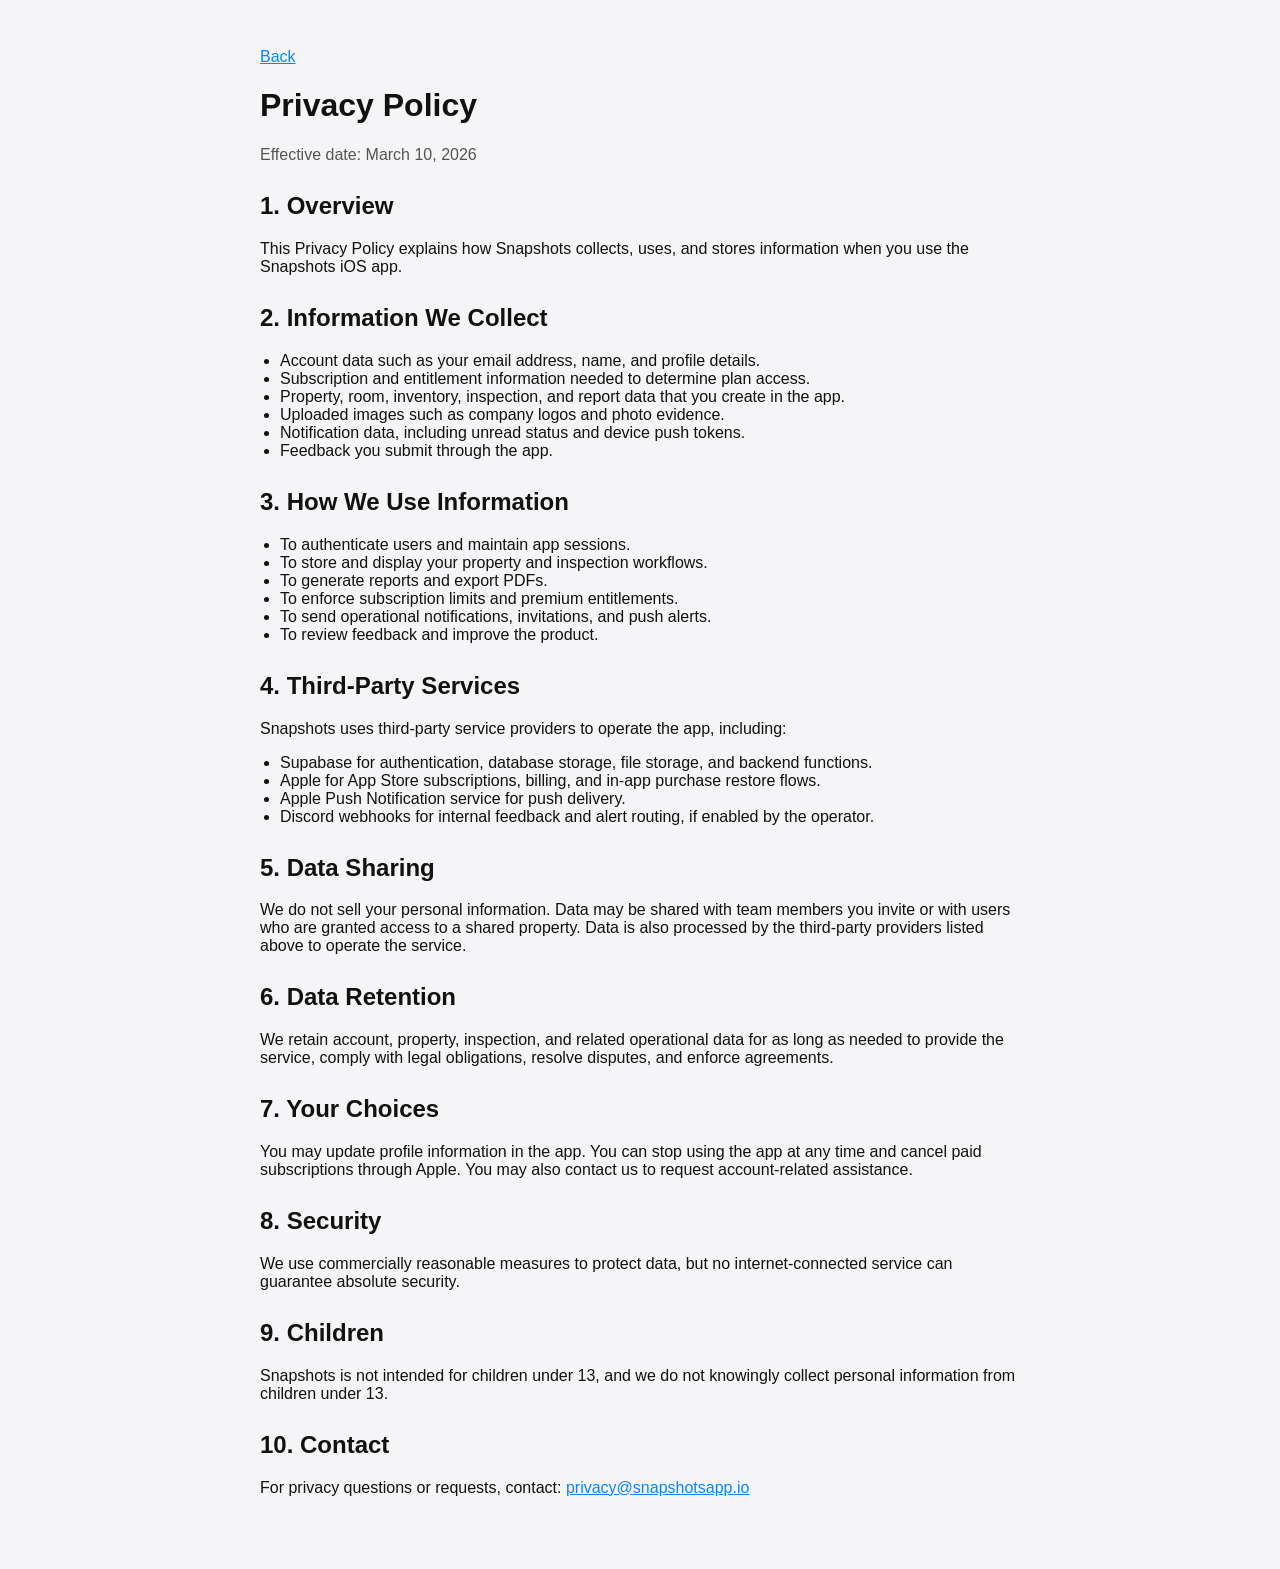
==== docs/privacy.html @ b553f166 "Rename Docs to docs for GitHub Pages" ====
<!doctype html>
<html lang="en">
<head>
  <meta charset="utf-8">
  <meta name="viewport" content="width=device-width, initial-scale=1">
  <title>Snapshots Privacy Policy</title>
  <link rel="stylesheet" href="./styles.css">
</head>
<body>
  <main class="page legal">
    <p><a href="./index.html">Back</a></p>
    <h1>Privacy Policy</h1>
    <p class="meta">Effective date: March 10, 2026</p>

    <h2>1. Overview</h2>
    <p>This Privacy Policy explains how Snapshots collects, uses, and stores information when you use the Snapshots iOS app.</p>

    <h2>2. Information We Collect</h2>
    <ul>
      <li>Account data such as your email address, name, and profile details.</li>
      <li>Subscription and entitlement information needed to determine plan access.</li>
      <li>Property, room, inventory, inspection, and report data that you create in the app.</li>
      <li>Uploaded images such as company logos and photo evidence.</li>
      <li>Notification data, including unread status and device push tokens.</li>
      <li>Feedback you submit through the app.</li>
    </ul>

    <h2>3. How We Use Information</h2>
    <ul>
      <li>To authenticate users and maintain app sessions.</li>
      <li>To store and display your property and inspection workflows.</li>
      <li>To generate reports and export PDFs.</li>
      <li>To enforce subscription limits and premium entitlements.</li>
      <li>To send operational notifications, invitations, and push alerts.</li>
      <li>To review feedback and improve the product.</li>
    </ul>

    <h2>4. Third-Party Services</h2>
    <p>Snapshots uses third-party service providers to operate the app, including:</p>
    <ul>
      <li>Supabase for authentication, database storage, file storage, and backend functions.</li>
      <li>Apple for App Store subscriptions, billing, and in-app purchase restore flows.</li>
      <li>Apple Push Notification service for push delivery.</li>
      <li>Discord webhooks for internal feedback and alert routing, if enabled by the operator.</li>
    </ul>

    <h2>5. Data Sharing</h2>
    <p>We do not sell your personal information. Data may be shared with team members you invite or with users who are granted access to a shared property. Data is also processed by the third-party providers listed above to operate the service.</p>

    <h2>6. Data Retention</h2>
    <p>We retain account, property, inspection, and related operational data for as long as needed to provide the service, comply with legal obligations, resolve disputes, and enforce agreements.</p>

    <h2>7. Your Choices</h2>
    <p>You may update profile information in the app. You can stop using the app at any time and cancel paid subscriptions through Apple. You may also contact us to request account-related assistance.</p>

    <h2>8. Security</h2>
    <p>We use commercially reasonable measures to protect data, but no internet-connected service can guarantee absolute security.</p>

    <h2>9. Children</h2>
    <p>Snapshots is not intended for children under 13, and we do not knowingly collect personal information from children under 13.</p>

    <h2>10. Contact</h2>
    <p>For privacy questions or requests, contact: <a href="mailto:privacy@snapshotsapp.io">privacy@snapshotsapp.io</a></p>
  </main>
</body>
</html>
---- docs/styles.css ----
body {
  margin: 0;
  font-family: -apple-system, BlinkMacSystemFont, "Segoe UI", sans-serif;
  background: #f5f5f7;
  color: #111111;
}

.page {
  max-width: 760px;
  margin: 0 auto;
  padding: 32px 20px 56px;
}

.legal h2 {
  margin-top: 28px;
}

.lede,
.meta {
  color: #555555;
}

.card-list {
  display: grid;
  gap: 16px;
  margin-top: 24px;
}

.card {
  display: block;
  padding: 20px;
  background: #ffffff;
  border: 1px solid #e5e5e5;
  border-radius: 12px;
  color: inherit;
  text-decoration: none;
}

.card h2 {
  margin: 0 0 8px;
}

.card p {
  margin: 0;
  color: #555555;
}

a {
  color: #0a84ff;
}

ul {
  padding-left: 20px;
}
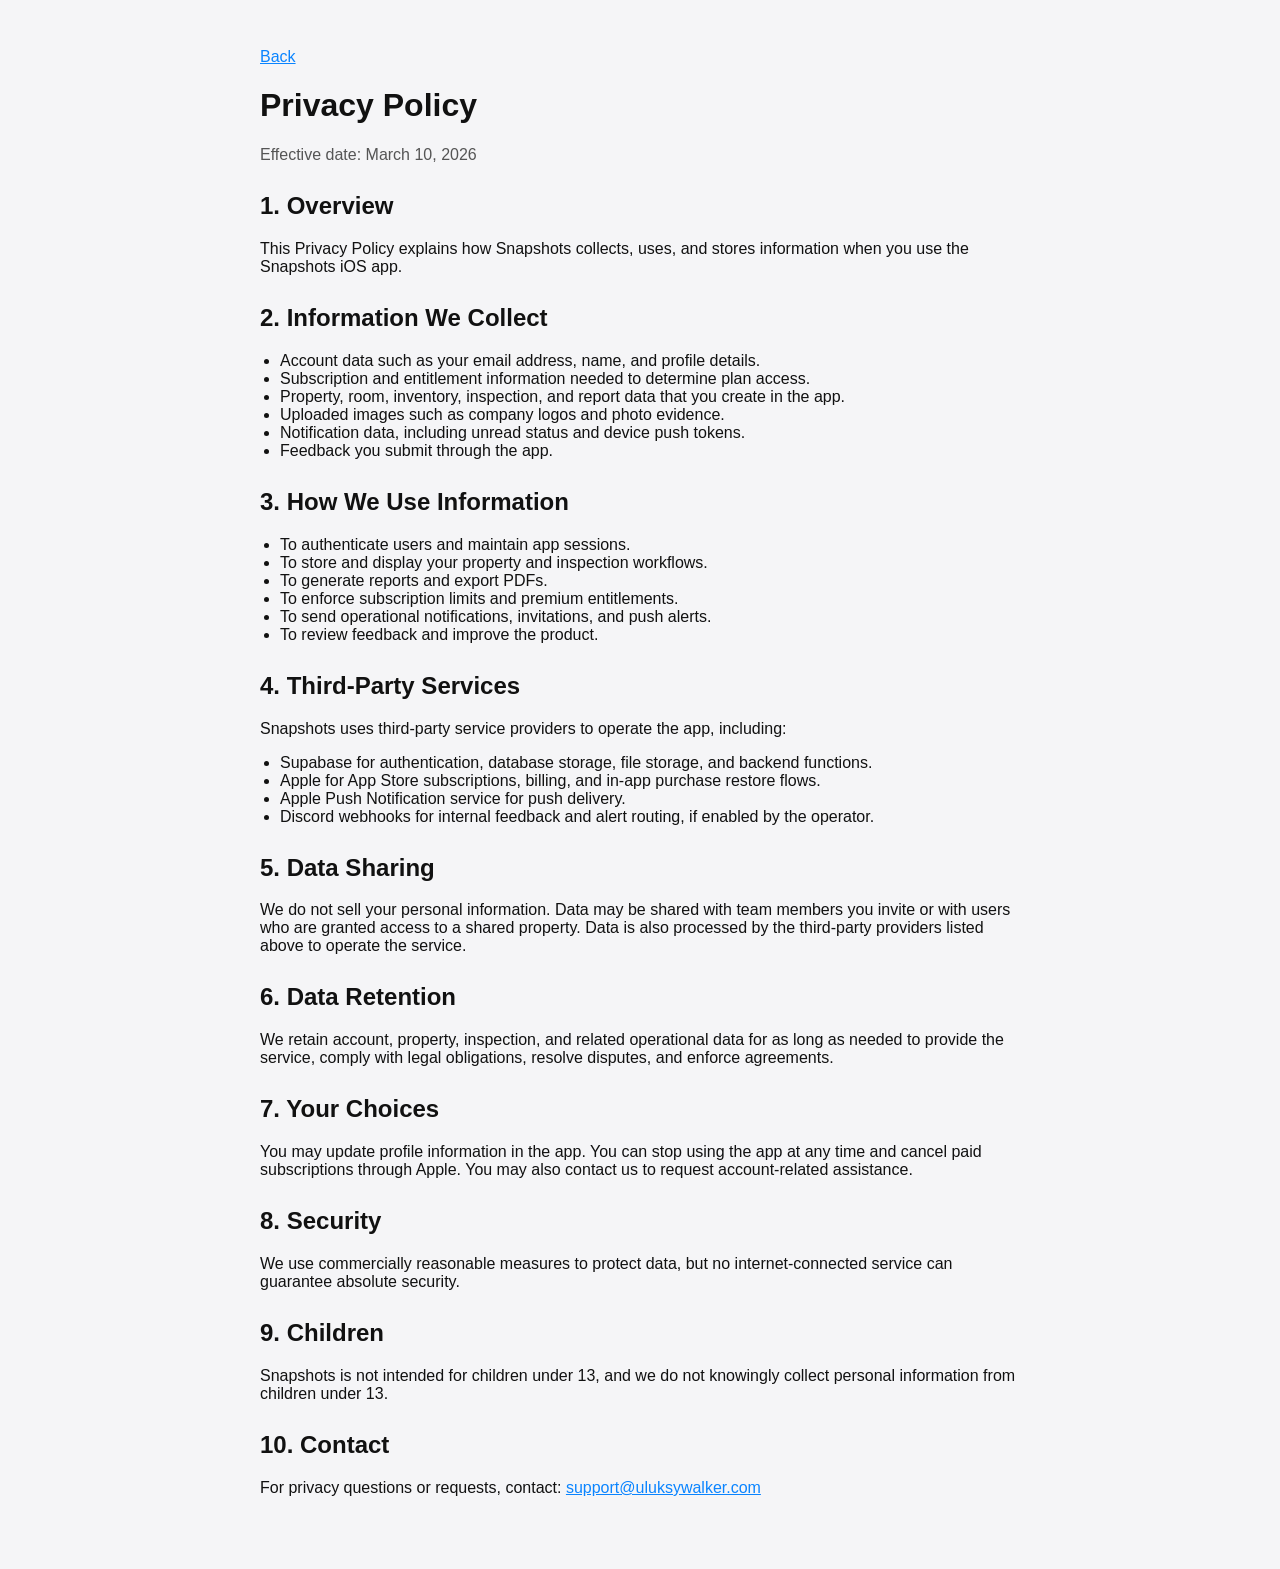
==== commit 6818d18b: "Update legal contact email" ====
--- a/docs/privacy.html
+++ b/docs/privacy.html
@@ -60,7 +60,7 @@
     <p>Snapshots is not intended for children under 13, and we do not knowingly collect personal information from children under 13.</p>
 
     <h2>10. Contact</h2>
-    <p>For privacy questions or requests, contact: <a href="mailto:privacy@snapshotsapp.io">privacy@snapshotsapp.io</a></p>
+    <p>For privacy questions or requests, contact: <a href="mailto:support@uluksywalker.com">support@uluksywalker.com</a></p>
   </main>
 </body>
 </html>
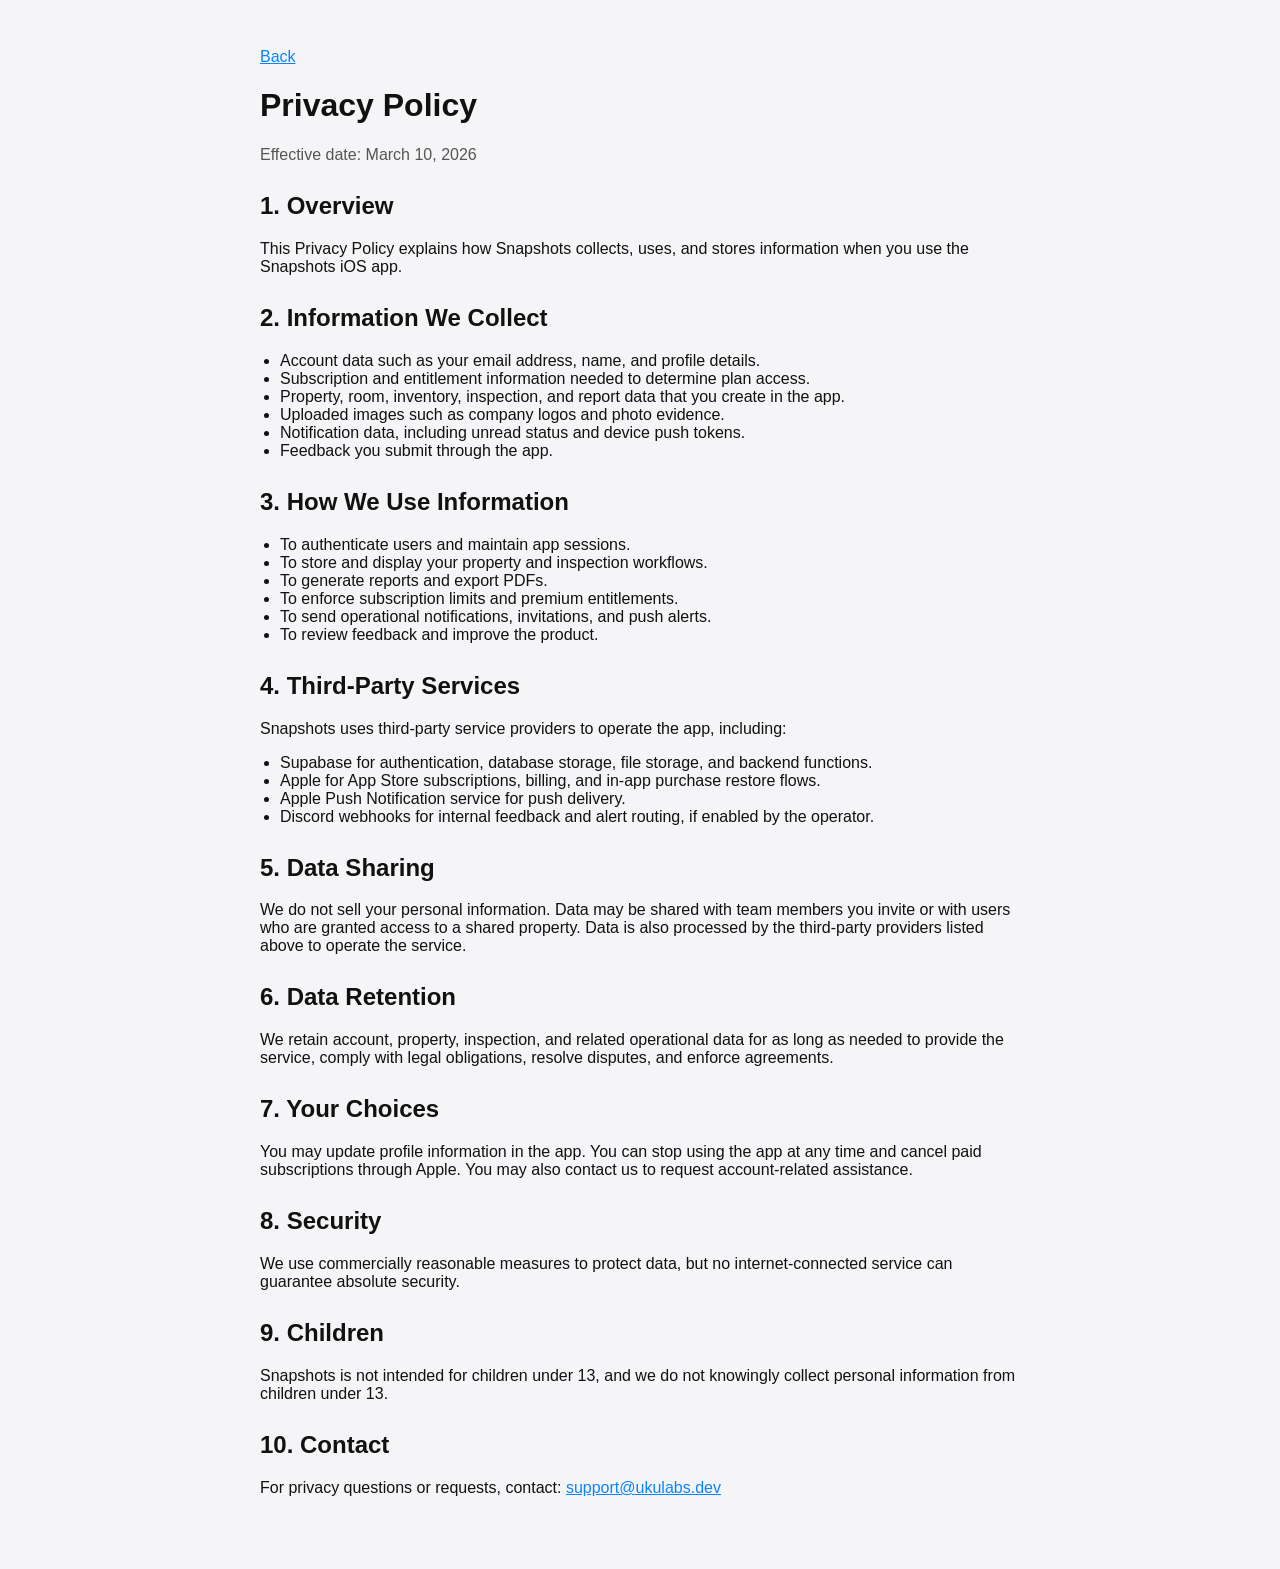
==== commit 8df4ccc3: "Update company domain references" ====
--- a/docs/privacy.html
+++ b/docs/privacy.html
@@ -60,7 +60,7 @@
     <p>Snapshots is not intended for children under 13, and we do not knowingly collect personal information from children under 13.</p>
 
     <h2>10. Contact</h2>
-    <p>For privacy questions or requests, contact: <a href="mailto:support@uluksywalker.com">support@uluksywalker.com</a></p>
+    <p>For privacy questions or requests, contact: <a href="mailto:support@ukulabs.dev">support@ukulabs.dev</a></p>
   </main>
 </body>
 </html>
